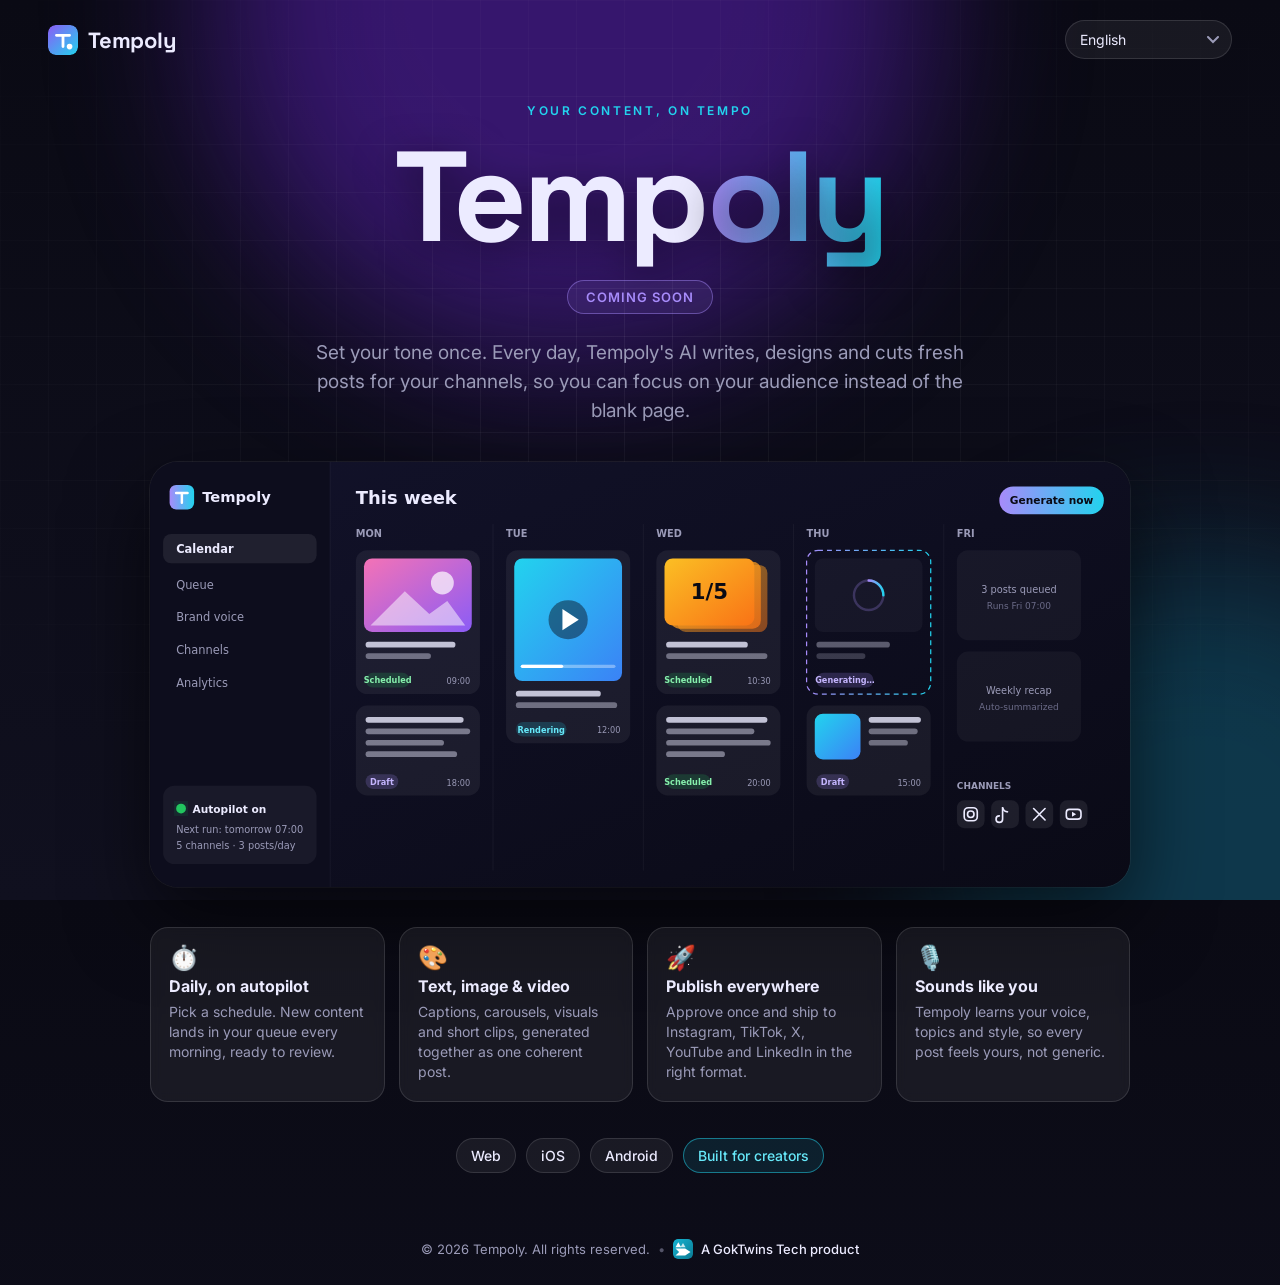
==== index.html @ 7ebfc70b "Add multilingual coming-soon page for tempoly.app Co-Authored-By: Claude Fable 5.1 <noreply@anthropi" ====
<!doctype html>
<html lang="en">
<head>
  <meta charset="utf-8">
  <meta name="viewport" content="width=device-width, initial-scale=1">
  <title data-i18n="meta.title">Tempoly – Coming Soon</title>
  <meta name="description" data-i18n-content="meta.description" content="Tempoly: AI that creates fresh social media content for you every day. Text, images and video, generated on schedule and ready to publish. Coming soon to Web, iOS and Android.">
  <meta name="theme-color" content="#0a0a14">
  <link rel="icon" href="/favicon.svg" type="image/svg+xml">
  <link rel="canonical" href="https://tempoly.app/">
  <meta property="og:type" content="website">
  <meta property="og:url" content="https://tempoly.app/">
  <meta property="og:title" data-i18n-content="meta.title" content="Tempoly – Coming Soon">
  <meta property="og:description" data-i18n-content="meta.description" content="AI that creates fresh social media content for you every day. Coming soon to Web, iOS and Android.">
  <meta property="og:site_name" content="Tempoly">
  <meta property="og:image" content="https://tempoly.app/og.png">
  <meta property="og:image:width" content="1200">
  <meta property="og:image:height" content="630">
  <meta name="twitter:card" content="summary_large_image">
  <meta name="twitter:image" content="https://tempoly.app/og.png">
  <link rel="alternate" hreflang="tr" href="https://tempoly.app/?lang=tr">
  <link rel="alternate" hreflang="en" href="https://tempoly.app/?lang=en">
  <link rel="alternate" hreflang="de" href="https://tempoly.app/?lang=de">
  <link rel="alternate" hreflang="es" href="https://tempoly.app/?lang=es">
  <link rel="alternate" hreflang="pt" href="https://tempoly.app/?lang=pt">
  <link rel="alternate" hreflang="fr" href="https://tempoly.app/?lang=fr">
  <link rel="alternate" hreflang="ru" href="https://tempoly.app/?lang=ru">
  <link rel="alternate" hreflang="id" href="https://tempoly.app/?lang=id">
  <link rel="alternate" hreflang="vi" href="https://tempoly.app/?lang=vi">
  <link rel="alternate" hreflang="x-default" href="https://tempoly.app/">
  <link rel="preconnect" href="https://fonts.googleapis.com">
  <link rel="preconnect" href="https://fonts.gstatic.com" crossorigin>
  <link href="https://fonts.googleapis.com/css2?family=Space+Grotesk:wght@500;700&family=Inter:wght@400;500;600&display=swap" rel="stylesheet">
  <link rel="stylesheet" href="/styles.css">
</head>
<body>
  <div class="bg" aria-hidden="true">
    <div class="orb orb--a"></div>
    <div class="orb orb--b"></div>
    <div class="grid"></div>
  </div>

  <header class="top">
    <a class="brand" href="/">
      <svg class="brand-mark" viewBox="0 0 64 64" aria-hidden="true">
        <defs><linearGradient id="bm" x1="0" y1="0" x2="1" y2="1"><stop offset="0" stop-color="#8b5cf6"/><stop offset="1" stop-color="#22d3ee"/></linearGradient></defs>
        <rect width="64" height="64" rx="16" fill="url(#bm)"/>
        <path d="M18 22h28M32 22v24" stroke="#fff" stroke-width="6" stroke-linecap="round"/>
        <circle cx="46" cy="46" r="6" fill="#fff"/>
      </svg>
      <span>Tempoly</span>
    </a>
    <label class="lang">
      <span class="sr-only" data-i18n="lang.label">Language</span>
      <select id="lang" aria-label="Language">
        <option value="tr">Türkçe</option>
        <option value="en">English</option>
        <option value="de">Deutsch</option>
        <option value="es">Español</option>
        <option value="pt">Português</option>
        <option value="fr">Français</option>
        <option value="ru">Русский</option>
        <option value="id">Bahasa Indonesia</option>
        <option value="vi">Tiếng Việt</option>
      </select>
    </label>
  </header>

  <main class="hero">
    <p class="eyebrow" data-i18n="hero.eyebrow">Your content, on tempo</p>
    <h1 class="title">
      <span class="title-word">Temp</span><span class="title-word title-word--accent">oly</span>
    </h1>
    <p class="soon" data-i18n="hero.soon">Coming soon</p>
    <p class="lead" data-i18n="hero.lead">Set your tone once. Every day, Tempoly's AI writes, designs and cuts fresh posts for your channels, so you can focus on your audience instead of the blank page.</p>

    <figure class="shot">
      <img src="/hero.svg" width="1200" height="520" alt="Tempoly dashboard: a weekly calendar of AI-generated posts with text, image and video cards ready to publish" loading="eager" decoding="async">
    </figure>

    <ul class="features">
      <li>
        <span class="feature-icon">⏱️</span>
        <strong data-i18n="features.daily.title">Daily, on autopilot</strong>
        <span data-i18n="features.daily.text">Pick a schedule. New content lands in your queue every morning, ready to review.</span>
      </li>
      <li>
        <span class="feature-icon">🎨</span>
        <strong data-i18n="features.media.title">Text, image &amp; video</strong>
        <span data-i18n="features.media.text">Captions, carousels, visuals and short clips, generated together as one coherent post.</span>
      </li>
      <li>
        <span class="feature-icon">🚀</span>
        <strong data-i18n="features.publish.title">Publish everywhere</strong>
        <span data-i18n="features.publish.text">Approve once and ship to Instagram, TikTok, X, YouTube and LinkedIn in the right format.</span>
      </li>
      <li>
        <span class="feature-icon">🎙️</span>
        <strong data-i18n="features.voice.title">Sounds like you</strong>
        <span data-i18n="features.voice.text">Tempoly learns your voice, topics and style, so every post feels yours, not generic.</span>
      </li>
    </ul>

    <div class="platforms" aria-label="Platforms">
      <span class="chip" data-i18n="platforms.web">Web</span>
      <span class="chip" data-i18n="platforms.ios">iOS</span>
      <span class="chip" data-i18n="platforms.android">Android</span>
      <span class="chip chip--accent" data-i18n="platforms.creators">Built for creators</span>
    </div>
  </main>

  <footer class="foot">
    <span>© <span id="year">2026</span> Tempoly. <span data-i18n="footer.rights">All rights reserved.</span></span>
    <span class="dot">•</span>
    <a class="maker" href="https://goktwins.com" target="_blank" rel="noopener">
      <img src="/goktwins.svg" alt="" width="20" height="20" loading="lazy" decoding="async">
      <span data-i18n="footer.maker">A GokTwins Tech product</span>
    </a>
  </footer>

  <script src="/app.js" defer></script>
</body>
</html>
---- styles.css ----
:root {
  --bg: #0a0a14;
  --bg-2: #10101f;
  --line: rgba(255, 255, 255, 0.06);
  --text: #ecebff;
  --muted: #9b9bb8;
  --accent: #a78bfa;
  --accent-2: #22d3ee;
  --chip: rgba(255, 255, 255, 0.06);
  --chip-border: rgba(255, 255, 255, 0.12);
  --radius: 18px;
}

* { box-sizing: border-box; }
html, body { height: 100%; }

body {
  margin: 0;
  font-family: "Inter", system-ui, -apple-system, "Segoe UI", Roboto, sans-serif;
  color: var(--text);
  background: linear-gradient(180deg, var(--bg) 0%, var(--bg-2) 100%);
  min-height: 100vh;
  display: flex; flex-direction: column;
  overflow-x: hidden;
}

.sr-only {
  position: absolute; width: 1px; height: 1px; padding: 0; margin: -1px;
  overflow: hidden; clip: rect(0, 0, 0, 0); white-space: nowrap; border: 0;
}

/* arka plan */
.bg { position: fixed; inset: 0; pointer-events: none; z-index: 0; overflow: hidden; }
.orb { position: absolute; border-radius: 50%; filter: blur(80px); opacity: 0.55; }
.orb--a { width: 720px; height: 720px; left: 50%; top: -360px; transform: translateX(-60%); background: #5b21b6; }
.orb--b { width: 560px; height: 560px; right: -200px; bottom: -220px; background: #0e7490; opacity: 0.4; }
.grid {
  position: absolute; inset: 0;
  background-image:
    linear-gradient(var(--line) 1px, transparent 1px),
    linear-gradient(90deg, var(--line) 1px, transparent 1px);
  background-size: 48px 48px;
  mask-image: radial-gradient(ellipse 70% 60% at 50% 40%, #000 0%, transparent 100%);
}

.top, .hero, .foot { position: relative; z-index: 1; }

.top {
  display: flex; align-items: center; justify-content: space-between;
  padding: 20px clamp(16px, 4vw, 48px);
}
.brand {
  display: inline-flex; align-items: center; gap: 10px;
  color: var(--text); text-decoration: none; font-family: "Space Grotesk", sans-serif;
  font-weight: 700; font-size: 22px; letter-spacing: -0.01em;
}
.brand-mark { width: 30px; height: 30px; border-radius: 8px; }

.lang select {
  appearance: none;
  background: var(--chip) url("data:image/svg+xml;utf8,<svg xmlns='http://www.w3.org/2000/svg' width='12' height='8' viewBox='0 0 12 8'><path d='M1 1l5 5 5-5' stroke='%239b9bb8' stroke-width='2' fill='none' stroke-linecap='round'/></svg>") no-repeat right 12px center;
  border: 1px solid var(--chip-border);
  color: var(--text);
  padding: 10px 36px 10px 14px;
  border-radius: 999px;
  font: inherit; font-size: 14px;
  cursor: pointer;
}
.lang select:focus-visible { outline: 2px solid var(--accent); outline-offset: 2px; }

.hero {
  flex: 1;
  display: flex; flex-direction: column; align-items: center; justify-content: center;
  text-align: center;
  padding: 24px clamp(16px, 4vw, 48px) 48px;
  gap: 18px;
}

.eyebrow {
  margin: 0; text-transform: uppercase; letter-spacing: 0.22em; font-size: 12px;
  color: var(--accent-2); font-weight: 600;
}

.title {
  margin: 0; font-family: "Space Grotesk", sans-serif; font-weight: 700;
  font-size: clamp(56px, 12vw, 128px); line-height: 0.95; letter-spacing: -0.03em;
  text-shadow: 0 10px 40px rgba(0, 0, 0, 0.5);
}
.title-word--accent {
  background: linear-gradient(90deg, #a78bfa 0%, #22d3ee 100%);
  -webkit-background-clip: text; background-clip: text; -webkit-text-fill-color: transparent;
}

.soon {
  margin: 4px 0 0; display: inline-block;
  padding: 8px 18px; border-radius: 999px;
  border: 1px solid rgba(167, 139, 250, 0.45); color: var(--accent);
  font-weight: 600; letter-spacing: 0.08em; text-transform: uppercase; font-size: 13px;
  background: rgba(167, 139, 250, 0.1);
  animation: pulse 2.4s ease-in-out infinite;
}
@keyframes pulse {
  0%, 100% { box-shadow: 0 0 0 0 rgba(167, 139, 250, 0.3); }
  50% { box-shadow: 0 0 0 10px rgba(167, 139, 250, 0); }
}

.lead {
  margin: 6px 0 0; max-width: 680px; color: var(--muted); font-size: clamp(16px, 2.2vw, 19px);
  line-height: 1.55;
}

.shot {
  margin: 18px 0 0; width: min(100%, 980px);
  border-radius: 28px; overflow: hidden;
  box-shadow: 0 30px 80px rgba(0, 0, 0, 0.6), 0 0 0 1px rgba(255, 255, 255, 0.08);
  background: #0c0c1a;
}
.shot img { display: block; width: 100%; height: auto; }

.features {
  list-style: none; padding: 0; margin: 22px 0 0;
  display: grid; grid-template-columns: repeat(auto-fit, minmax(220px, 1fr));
  gap: 14px; width: min(100%, 980px);
}
.features li {
  display: flex; flex-direction: column; gap: 6px; text-align: left;
  padding: 18px; border-radius: var(--radius);
  background: var(--chip); border: 1px solid var(--chip-border);
  backdrop-filter: blur(6px);
}
.features li strong { font-size: 16px; }
.features li span:last-child { color: var(--muted); font-size: 14px; line-height: 1.45; }
.feature-icon { font-size: 24px; line-height: 1; }

.platforms { display: flex; flex-wrap: wrap; gap: 10px; justify-content: center; margin-top: 18px; }
.chip {
  padding: 8px 14px; border-radius: 999px; font-size: 14px; font-weight: 500;
  background: var(--chip); border: 1px solid var(--chip-border); color: var(--text);
}
.chip--accent { border-color: rgba(34, 211, 238, 0.5); color: #67e8f9; background: rgba(34, 211, 238, 0.1); }

.foot {
  display: flex; flex-wrap: wrap; gap: 8px; justify-content: center; align-items: center;
  padding: 18px 16px 26px; color: var(--muted); font-size: 13px;
}
.dot { opacity: 0.5; }
.maker { display: inline-flex; align-items: center; gap: 8px; color: var(--text); text-decoration: none; font-weight: 500; }
.maker img { width: 20px; height: 20px; border-radius: 5px; }
.maker:hover { color: var(--accent); }

@media (max-width: 640px) {
  .orb--a { width: 420px; height: 420px; top: -200px; }
  .grid { background-size: 32px 32px; }
}
@media (prefers-reduced-motion: reduce) { .soon { animation: none; } }
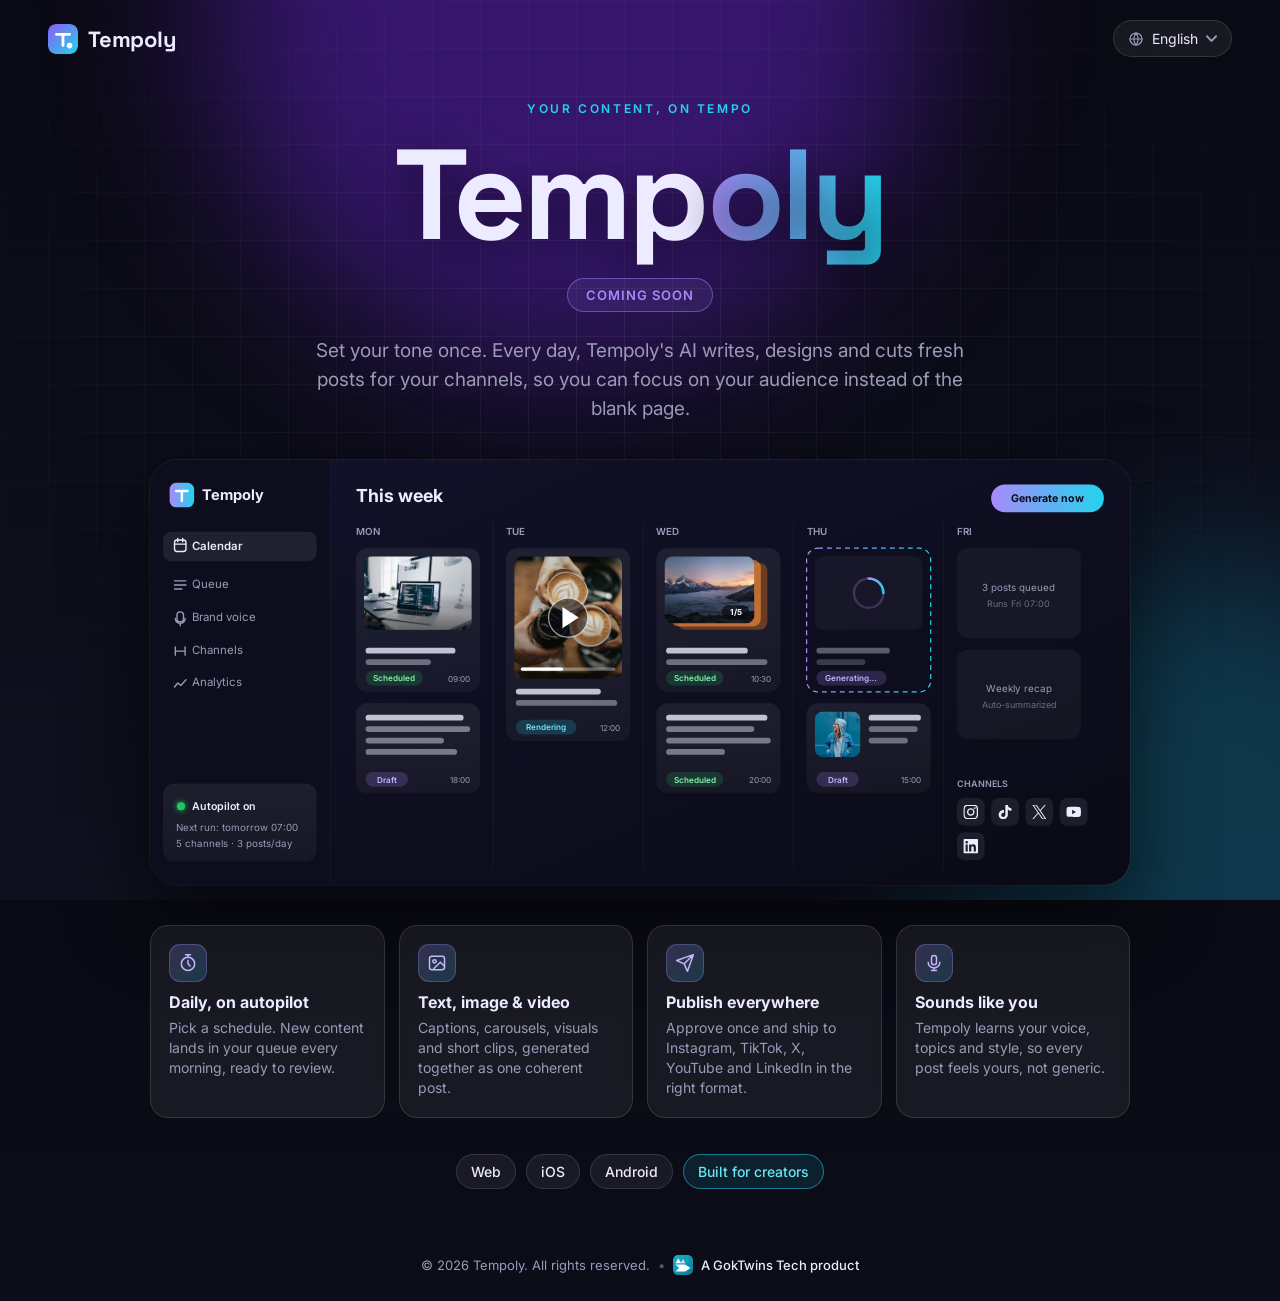
==== commit 83e5378a: "Dark custom language menu, localized inline hero, real photos and brand icons Co-Authored-By: Claude" ====
--- a/index.html
+++ b/index.html
@@ -13,11 +13,11 @@
   <meta property="og:title" data-i18n-content="meta.title" content="Tempoly – Coming Soon">
   <meta property="og:description" data-i18n-content="meta.description" content="AI that creates fresh social media content for you every day. Coming soon to Web, iOS and Android.">
   <meta property="og:site_name" content="Tempoly">
-  <meta property="og:image" content="https://tempoly.app/og.png">
+  <meta property="og:image" content="https://tempoly.app/og.jpg">
   <meta property="og:image:width" content="1200">
   <meta property="og:image:height" content="630">
   <meta name="twitter:card" content="summary_large_image">
-  <meta name="twitter:image" content="https://tempoly.app/og.png">
+  <meta name="twitter:image" content="https://tempoly.app/og.jpg">
   <link rel="alternate" hreflang="tr" href="https://tempoly.app/?lang=tr">
   <link rel="alternate" hreflang="en" href="https://tempoly.app/?lang=en">
   <link rel="alternate" hreflang="de" href="https://tempoly.app/?lang=de">
@@ -50,20 +50,28 @@
       </svg>
       <span>Tempoly</span>
     </a>
-    <label class="lang">
-      <span class="sr-only" data-i18n="lang.label">Language</span>
-      <select id="lang" aria-label="Language">
-        <option value="tr">Türkçe</option>
-        <option value="en">English</option>
-        <option value="de">Deutsch</option>
-        <option value="es">Español</option>
-        <option value="pt">Português</option>
-        <option value="fr">Français</option>
-        <option value="ru">Русский</option>
-        <option value="id">Bahasa Indonesia</option>
-        <option value="vi">Tiếng Việt</option>
-      </select>
-    </label>
+
+    <div class="lang" id="lang">
+      <button class="lang-btn" id="lang-btn" type="button" aria-haspopup="listbox" aria-expanded="false" aria-controls="lang-menu">
+        <svg class="lang-globe" viewBox="0 0 24 24" aria-hidden="true" fill="none" stroke="currentColor" stroke-width="1.8" stroke-linecap="round" stroke-linejoin="round">
+          <circle cx="12" cy="12" r="9"/><path d="M3 12h18M12 3a14 14 0 0 1 0 18M12 3a14 14 0 0 0 0 18"/>
+        </svg>
+        <span class="sr-only" data-i18n="lang.label">Language</span>
+        <span id="lang-label">English</span>
+        <svg class="lang-chev" viewBox="0 0 12 8" aria-hidden="true"><path d="M1 1l5 5 5-5" stroke="currentColor" stroke-width="2" fill="none" stroke-linecap="round"/></svg>
+      </button>
+      <ul class="lang-menu" id="lang-menu" role="listbox" aria-labelledby="lang-btn" hidden>
+        <li role="option" data-lang="tr" tabindex="-1">Türkçe</li>
+        <li role="option" data-lang="en" tabindex="-1">English</li>
+        <li role="option" data-lang="de" tabindex="-1">Deutsch</li>
+        <li role="option" data-lang="es" tabindex="-1">Español</li>
+        <li role="option" data-lang="pt" tabindex="-1">Português</li>
+        <li role="option" data-lang="fr" tabindex="-1">Français</li>
+        <li role="option" data-lang="ru" tabindex="-1">Русский</li>
+        <li role="option" data-lang="id" tabindex="-1">Bahasa Indonesia</li>
+        <li role="option" data-lang="vi" tabindex="-1">Tiếng Việt</li>
+      </ul>
+    </div>
   </header>
 
   <main class="hero">
@@ -74,28 +82,202 @@
     <p class="soon" data-i18n="hero.soon">Coming soon</p>
     <p class="lead" data-i18n="hero.lead">Set your tone once. Every day, Tempoly's AI writes, designs and cuts fresh posts for your channels, so you can focus on your audience instead of the blank page.</p>
 
-    <figure class="shot">
-      <img src="/hero.svg" width="1200" height="520" alt="Tempoly dashboard: a weekly calendar of AI-generated posts with text, image and video cards ready to publish" loading="eager" decoding="async">
+    <figure class="shot" aria-label="Tempoly dashboard preview">
+      <svg class="shot-svg" viewBox="0 0 1200 520" role="img" aria-labelledby="shot-title">
+        <title id="shot-title" data-i18n="hero.shot.alt">Tempoly dashboard: a weekly calendar of AI-generated posts ready to publish</title>
+        <defs>
+          <linearGradient id="hbg" x1="0" y1="0" x2="1" y2="1"><stop offset="0" stop-color="#12122a"/><stop offset="1" stop-color="#0a0a16"/></linearGradient>
+          <linearGradient id="hacc" x1="0" y1="0" x2="1" y2="0"><stop offset="0" stop-color="#a78bfa"/><stop offset="1" stop-color="#22d3ee"/></linearGradient>
+          <linearGradient id="hcard" x1="0" y1="0" x2="0" y2="1"><stop offset="0" stop-color="#ffffff" stop-opacity="0.07"/><stop offset="1" stop-color="#ffffff" stop-opacity="0.04"/></linearGradient>
+          <linearGradient id="hshade" x1="0" y1="0" x2="0" y2="1"><stop offset="0.5" stop-color="#000" stop-opacity="0"/><stop offset="1" stop-color="#000" stop-opacity="0.55"/></linearGradient>
+          <clipPath id="c-mon"><rect x="262" y="118" width="132" height="90" rx="10"/></clipPath>
+          <clipPath id="c-tue"><rect x="446" y="118" width="132" height="150" rx="10"/></clipPath>
+          <clipPath id="c-wed"><rect x="630" y="118" width="110" height="82" rx="10"/></clipPath>
+          <clipPath id="c-thu"><rect x="814" y="308" width="56" height="56" rx="10"/></clipPath>
+          <filter id="hglow" x="-50%" y="-50%" width="200%" height="200%"><feGaussianBlur stdDeviation="3"/></filter>
+        </defs>
+
+        <rect width="1200" height="520" fill="url(#hbg)"/>
+
+        <!-- sidebar -->
+        <rect x="0" y="0" width="220" height="520" fill="#0d0d1d"/>
+        <rect x="220" y="0" width="1" height="520" fill="#ffffff" opacity="0.06"/>
+        <rect x="24" y="28" width="30" height="30" rx="8" fill="url(#hacc)"/>
+        <path d="M32 38h14M39 38v12" stroke="#fff" stroke-width="3" stroke-linecap="round"/>
+        <text x="64" y="49" fill="#ecebff" font-size="18" font-weight="700">Tempoly</text>
+
+        <rect x="16" y="88" width="188" height="36" rx="10" fill="#ffffff" opacity="0.08"/>
+        <g fill="none" stroke="#9b9bb8" stroke-width="1.7" stroke-linecap="round" stroke-linejoin="round">
+          <g stroke="#ecebff"><rect x="30" y="98" width="14" height="14" rx="3"/><path d="M30 103h14M34 96v4M40 96v4"/></g>
+          <path d="M30 148h14M30 153h14M30 158h9"/>
+          <path d="M37 186a4 4 0 0 1 4 4v4a4 4 0 0 1-8 0v-4a4 4 0 0 1 4-4zM31 194a6 6 0 0 0 12 0M37 200v3"/>
+          <path d="M31 234h12M31 229v10M43 229v10"/>
+          <path d="M30 278l4-5 4 3 6-7"/>
+        </g>
+        <g fill="#9b9bb8" font-size="14">
+          <text x="52" y="110" fill="#ecebff" font-weight="600" data-i18n="hero.ui.calendar">Calendar</text>
+          <text x="52" y="157" data-i18n="hero.ui.queue">Queue</text>
+          <text x="52" y="197" data-i18n="hero.ui.voice">Brand voice</text>
+          <text x="52" y="237" data-i18n="hero.ui.channels">Channels</text>
+          <text x="52" y="277" data-i18n="hero.ui.analytics">Analytics</text>
+        </g>
+
+        <rect x="16" y="396" width="188" height="96" rx="14" fill="url(#hcard)"/>
+        <circle cx="38" cy="424" r="7" fill="#22c55e" opacity="0.5" filter="url(#hglow)"/>
+        <circle cx="38" cy="424" r="5" fill="#22c55e"/>
+        <text x="52" y="429" fill="#ecebff" font-size="13" font-weight="600" data-i18n="hero.ui.autopilot">Autopilot on</text>
+        <text x="32" y="454" fill="#9b9bb8" font-size="12" data-i18n="hero.ui.nextrun">Next run: tomorrow 07:00</text>
+        <text x="32" y="474" fill="#9b9bb8" font-size="12" data-i18n="hero.ui.plan">5 channels · 3 posts/day</text>
+
+        <!-- header -->
+        <text x="252" y="52" fill="#ecebff" font-size="22" font-weight="700" data-i18n="hero.ui.week">This week</text>
+        <rect x="1030" y="30" width="138" height="34" rx="17" fill="url(#hacc)"/>
+        <text x="1099" y="52" fill="#0a0a14" font-size="13" font-weight="700" text-anchor="middle" data-i18n="hero.ui.generate">Generate now</text>
+
+        <g font-size="12" fill="#9b9bb8" font-weight="600">
+          <text x="252" y="92" data-i18n="hero.ui.mon">MON</text>
+          <text x="436" y="92" data-i18n="hero.ui.tue">TUE</text>
+          <text x="620" y="92" data-i18n="hero.ui.wed">WED</text>
+          <text x="804" y="92" data-i18n="hero.ui.thu">THU</text>
+          <text x="988" y="92" data-i18n="hero.ui.fri">FRI</text>
+        </g>
+        <g stroke="#ffffff" stroke-opacity="0.06">
+          <line x1="420" y1="76" x2="420" y2="500"/><line x1="604" y1="76" x2="604" y2="500"/>
+          <line x1="788" y1="76" x2="788" y2="500"/><line x1="972" y1="76" x2="972" y2="500"/>
+        </g>
+
+        <!-- MON image post -->
+        <rect x="252" y="108" width="152" height="176" rx="14" fill="url(#hcard)"/>
+        <image href="/img/p1.jpg" x="262" y="118" width="132" height="90" preserveAspectRatio="xMidYMid slice" clip-path="url(#c-mon)"/>
+        <rect x="262" y="118" width="132" height="90" rx="10" fill="url(#hshade)"/>
+        <rect x="264" y="230" width="110" height="7" rx="3.5" fill="#ecebff" opacity="0.8"/>
+        <rect x="264" y="244" width="80" height="7" rx="3.5" fill="#ecebff" opacity="0.4"/>
+        <rect x="264" y="258" width="70" height="18" rx="9" fill="#22c55e" opacity="0.18"/>
+        <text x="299" y="271" fill="#86efac" font-size="10" font-weight="600" text-anchor="middle" data-i18n="hero.ui.scheduled">Scheduled</text>
+        <text x="392" y="272" fill="#9b9bb8" font-size="10" text-anchor="end">09:00</text>
+
+        <!-- MON text post -->
+        <rect x="252" y="298" width="152" height="110" rx="14" fill="url(#hcard)"/>
+        <rect x="264" y="312" width="120" height="7" rx="3.5" fill="#ecebff" opacity="0.8"/>
+        <rect x="264" y="326" width="128" height="7" rx="3.5" fill="#ecebff" opacity="0.45"/>
+        <rect x="264" y="340" width="96" height="7" rx="3.5" fill="#ecebff" opacity="0.45"/>
+        <rect x="264" y="354" width="112" height="7" rx="3.5" fill="#ecebff" opacity="0.45"/>
+        <rect x="264" y="382" width="52" height="18" rx="9" fill="#a78bfa" opacity="0.2"/>
+        <text x="290" y="395" fill="#c4b5fd" font-size="10" font-weight="600" text-anchor="middle" data-i18n="hero.ui.draft">Draft</text>
+        <text x="392" y="396" fill="#9b9bb8" font-size="10" text-anchor="end">18:00</text>
+
+        <!-- TUE video post -->
+        <rect x="436" y="108" width="152" height="236" rx="14" fill="url(#hcard)"/>
+        <image href="/img/p2.jpg" x="446" y="118" width="132" height="150" preserveAspectRatio="xMidYMid slice" clip-path="url(#c-tue)"/>
+        <rect x="446" y="118" width="132" height="150" rx="10" fill="url(#hshade)"/>
+        <circle cx="512" cy="193" r="24" fill="#0a0a14" opacity="0.55"/>
+        <circle cx="512" cy="193" r="24" fill="none" stroke="#fff" stroke-opacity="0.6" stroke-width="1.5"/>
+        <path d="M505 180 L525 193 L505 206 Z" fill="#fff"/>
+        <rect x="454" y="254" width="116" height="4" rx="2" fill="#fff" opacity="0.35"/>
+        <rect x="454" y="254" width="52" height="4" rx="2" fill="#fff"/>
+        <rect x="448" y="280" width="104" height="7" rx="3.5" fill="#ecebff" opacity="0.8"/>
+        <rect x="448" y="294" width="124" height="7" rx="3.5" fill="#ecebff" opacity="0.4"/>
+        <rect x="448" y="318" width="74" height="18" rx="9" fill="#22d3ee" opacity="0.18"/>
+        <text x="485" y="331" fill="#67e8f9" font-size="10" font-weight="600" text-anchor="middle" data-i18n="hero.ui.rendering">Rendering</text>
+        <text x="576" y="332" fill="#9b9bb8" font-size="10" text-anchor="end">12:00</text>
+
+        <!-- WED carousel -->
+        <rect x="620" y="108" width="152" height="176" rx="14" fill="url(#hcard)"/>
+        <rect x="646" y="126" width="110" height="82" rx="10" fill="#f97316" opacity="0.35"/>
+        <rect x="638" y="122" width="110" height="82" rx="10" fill="#fb923c" opacity="0.6"/>
+        <image href="/img/p3.jpg" x="630" y="118" width="110" height="82" preserveAspectRatio="xMidYMid slice" clip-path="url(#c-wed)"/>
+        <rect x="630" y="118" width="110" height="82" rx="10" fill="url(#hshade)"/>
+        <rect x="700" y="178" width="34" height="16" rx="8" fill="#0a0a14" opacity="0.7"/>
+        <text x="717" y="190" fill="#fff" font-size="10" font-weight="700" text-anchor="middle">1/5</text>
+        <rect x="632" y="230" width="100" height="7" rx="3.5" fill="#ecebff" opacity="0.8"/>
+        <rect x="632" y="244" width="124" height="7" rx="3.5" fill="#ecebff" opacity="0.4"/>
+        <rect x="632" y="258" width="70" height="18" rx="9" fill="#22c55e" opacity="0.18"/>
+        <text x="667" y="271" fill="#86efac" font-size="10" font-weight="600" text-anchor="middle" data-i18n="hero.ui.scheduled">Scheduled</text>
+        <text x="760" y="272" fill="#9b9bb8" font-size="10" text-anchor="end">10:30</text>
+
+        <!-- WED text post -->
+        <rect x="620" y="298" width="152" height="110" rx="14" fill="url(#hcard)"/>
+        <rect x="632" y="312" width="124" height="7" rx="3.5" fill="#ecebff" opacity="0.8"/>
+        <rect x="632" y="326" width="108" height="7" rx="3.5" fill="#ecebff" opacity="0.45"/>
+        <rect x="632" y="340" width="128" height="7" rx="3.5" fill="#ecebff" opacity="0.45"/>
+        <rect x="632" y="354" width="72" height="7" rx="3.5" fill="#ecebff" opacity="0.45"/>
+        <rect x="632" y="382" width="70" height="18" rx="9" fill="#22c55e" opacity="0.18"/>
+        <text x="667" y="395" fill="#86efac" font-size="10" font-weight="600" text-anchor="middle" data-i18n="hero.ui.scheduled">Scheduled</text>
+        <text x="760" y="396" fill="#9b9bb8" font-size="10" text-anchor="end">20:00</text>
+
+        <!-- THU generating -->
+        <rect x="804" y="108" width="152" height="176" rx="14" fill="none" stroke="url(#hacc)" stroke-width="1.5" stroke-dasharray="6 5"/>
+        <rect x="814" y="118" width="132" height="90" rx="10" fill="#ffffff" opacity="0.04"/>
+        <g transform="translate(880 163)">
+          <circle r="18" fill="none" stroke="#a78bfa" stroke-width="3" stroke-opacity="0.25"/>
+          <path class="spin" d="M0 -18 A18 18 0 0 1 18 0" fill="none" stroke="url(#hacc)" stroke-width="3" stroke-linecap="round"/>
+        </g>
+        <rect x="816" y="230" width="90" height="7" rx="3.5" fill="#ecebff" opacity="0.35"/>
+        <rect x="816" y="244" width="60" height="7" rx="3.5" fill="#ecebff" opacity="0.2"/>
+        <rect x="816" y="258" width="86" height="18" rx="9" fill="#a78bfa" opacity="0.2"/>
+        <text x="859" y="271" fill="#c4b5fd" font-size="10" font-weight="600" text-anchor="middle" data-i18n="hero.ui.generating">Generating…</text>
+
+        <!-- THU image post -->
+        <rect x="804" y="298" width="152" height="110" rx="14" fill="url(#hcard)"/>
+        <image href="/img/p4.jpg" x="814" y="308" width="56" height="56" preserveAspectRatio="xMidYMid slice" clip-path="url(#c-thu)"/>
+        <rect x="880" y="312" width="64" height="7" rx="3.5" fill="#ecebff" opacity="0.8"/>
+        <rect x="880" y="326" width="60" height="7" rx="3.5" fill="#ecebff" opacity="0.4"/>
+        <rect x="880" y="340" width="48" height="7" rx="3.5" fill="#ecebff" opacity="0.4"/>
+        <rect x="816" y="382" width="52" height="18" rx="9" fill="#a78bfa" opacity="0.2"/>
+        <text x="842" y="395" fill="#c4b5fd" font-size="10" font-weight="600" text-anchor="middle" data-i18n="hero.ui.draft">Draft</text>
+        <text x="944" y="396" fill="#9b9bb8" font-size="10" text-anchor="end">15:00</text>
+
+        <!-- FRI queued -->
+        <rect x="988" y="108" width="152" height="110" rx="14" fill="#ffffff" opacity="0.04" stroke="#ffffff" stroke-opacity="0.08"/>
+        <text x="1064" y="160" fill="#9b9bb8" font-size="12" text-anchor="middle" data-i18n="hero.ui.queued">3 posts queued</text>
+        <text x="1064" y="180" fill="#6b6b88" font-size="11" text-anchor="middle" data-i18n="hero.ui.runs">Runs Fri 07:00</text>
+        <rect x="988" y="232" width="152" height="110" rx="14" fill="#ffffff" opacity="0.04" stroke="#ffffff" stroke-opacity="0.08"/>
+        <text x="1064" y="284" fill="#9b9bb8" font-size="12" text-anchor="middle" data-i18n="hero.ui.recap">Weekly recap</text>
+        <text x="1064" y="304" fill="#6b6b88" font-size="11" text-anchor="middle" data-i18n="hero.ui.auto">Auto-summarized</text>
+
+        <!-- channels -->
+        <text x="988" y="400" fill="#9b9bb8" font-size="11" font-weight="600" data-i18n="hero.ui.channelsCaps">CHANNELS</text>
+        <g>
+          <rect x="988" y="414" width="34" height="34" rx="9" fill="#ffffff" opacity="0.08"/>
+          <image href="/img/instagram.svg" x="996" y="422" width="18" height="18"/>
+          <rect x="1030" y="414" width="34" height="34" rx="9" fill="#ffffff" opacity="0.08"/>
+          <image href="/img/tiktok.svg" x="1038" y="422" width="18" height="18"/>
+          <rect x="1072" y="414" width="34" height="34" rx="9" fill="#ffffff" opacity="0.08"/>
+          <image href="/img/x.svg" x="1080" y="422" width="18" height="18"/>
+          <rect x="1114" y="414" width="34" height="34" rx="9" fill="#ffffff" opacity="0.08"/>
+          <image href="/img/youtube.svg" x="1122" y="422" width="18" height="18"/>
+          <rect x="988" y="456" width="34" height="34" rx="9" fill="#ffffff" opacity="0.08"/>
+          <image href="/img/linkedin.svg" x="996" y="464" width="18" height="18"/>
+        </g>
+      </svg>
     </figure>
 
     <ul class="features">
       <li>
-        <span class="feature-icon">⏱️</span>
+        <span class="feature-icon" aria-hidden="true">
+          <svg viewBox="0 0 24 24" fill="none" stroke="currentColor" stroke-width="1.8" stroke-linecap="round" stroke-linejoin="round"><circle cx="12" cy="13" r="8"/><path d="M12 9v4l2.5 2.5M9 2h6M12 2v3"/></svg>
+        </span>
         <strong data-i18n="features.daily.title">Daily, on autopilot</strong>
         <span data-i18n="features.daily.text">Pick a schedule. New content lands in your queue every morning, ready to review.</span>
       </li>
       <li>
-        <span class="feature-icon">🎨</span>
+        <span class="feature-icon" aria-hidden="true">
+          <svg viewBox="0 0 24 24" fill="none" stroke="currentColor" stroke-width="1.8" stroke-linecap="round" stroke-linejoin="round"><rect x="3" y="4" width="18" height="16" rx="3"/><circle cx="9" cy="10" r="2"/><path d="M21 16l-5-5-8 8"/></svg>
+        </span>
         <strong data-i18n="features.media.title">Text, image &amp; video</strong>
         <span data-i18n="features.media.text">Captions, carousels, visuals and short clips, generated together as one coherent post.</span>
       </li>
       <li>
-        <span class="feature-icon">🚀</span>
+        <span class="feature-icon" aria-hidden="true">
+          <svg viewBox="0 0 24 24" fill="none" stroke="currentColor" stroke-width="1.8" stroke-linecap="round" stroke-linejoin="round"><path d="M22 2L11 13M22 2l-7 20-4-9-9-4z"/></svg>
+        </span>
         <strong data-i18n="features.publish.title">Publish everywhere</strong>
         <span data-i18n="features.publish.text">Approve once and ship to Instagram, TikTok, X, YouTube and LinkedIn in the right format.</span>
       </li>
       <li>
-        <span class="feature-icon">🎙️</span>
+        <span class="feature-icon" aria-hidden="true">
+          <svg viewBox="0 0 24 24" fill="none" stroke="currentColor" stroke-width="1.8" stroke-linecap="round" stroke-linejoin="round"><rect x="9" y="3" width="6" height="11" rx="3"/><path d="M5 11a7 7 0 0 0 14 0M12 18v3M9 21h6"/></svg>
+        </span>
         <strong data-i18n="features.voice.title">Sounds like you</strong>
         <span data-i18n="features.voice.text">Tempoly learns your voice, topics and style, so every post feels yours, not generic.</span>
       </li>
--- a/styles.css
+++ b/styles.css
@@ -56,17 +56,37 @@
 }
 .brand-mark { width: 30px; height: 30px; border-radius: 8px; }
 
-.lang select {
-  appearance: none;
-  background: var(--chip) url("data:image/svg+xml;utf8,<svg xmlns='http://www.w3.org/2000/svg' width='12' height='8' viewBox='0 0 12 8'><path d='M1 1l5 5 5-5' stroke='%239b9bb8' stroke-width='2' fill='none' stroke-linecap='round'/></svg>") no-repeat right 12px center;
-  border: 1px solid var(--chip-border);
-  color: var(--text);
-  padding: 10px 36px 10px 14px;
-  border-radius: 999px;
-  font: inherit; font-size: 14px;
-  cursor: pointer;
+/* dil menüsü */
+.lang { position: relative; }
+.lang-btn {
+  display: inline-flex; align-items: center; gap: 8px;
+  background: var(--chip); border: 1px solid var(--chip-border); color: var(--text);
+  padding: 9px 14px; border-radius: 999px; font: inherit; font-size: 14px; cursor: pointer;
+  transition: border-color .15s, background .15s;
 }
-.lang select:focus-visible { outline: 2px solid var(--accent); outline-offset: 2px; }
+.lang-btn:hover, .lang-btn[aria-expanded="true"] { border-color: rgba(167, 139, 250, 0.6); background: rgba(167, 139, 250, 0.1); }
+.lang-btn:focus-visible { outline: 2px solid var(--accent); outline-offset: 2px; }
+.lang-globe { width: 16px; height: 16px; color: var(--muted); }
+.lang-chev { width: 11px; height: 8px; color: var(--muted); transition: transform .15s; }
+.lang-btn[aria-expanded="true"] .lang-chev { transform: rotate(180deg); }
+.lang-menu {
+  position: absolute; right: 0; top: calc(100% + 8px); z-index: 20;
+  min-width: 200px; margin: 0; padding: 6px; list-style: none;
+  background: #14142a; border: 1px solid var(--chip-border); border-radius: 14px;
+  box-shadow: 0 20px 50px rgba(0, 0, 0, 0.6), 0 0 0 1px rgba(255, 255, 255, 0.03) inset;
+  backdrop-filter: blur(12px);
+}
+.lang-menu[hidden] { display: none; }
+.lang-menu li {
+  padding: 9px 12px; border-radius: 9px; font-size: 14px; color: var(--text); cursor: pointer;
+  display: flex; align-items: center; justify-content: space-between; gap: 10px;
+}
+.lang-menu li:hover, .lang-menu li:focus { background: rgba(255, 255, 255, 0.07); outline: none; }
+.lang-menu li[aria-selected="true"] { color: #c4b5fd; }
+.lang-menu li[aria-selected="true"]::after {
+  content: ""; width: 7px; height: 7px; border-radius: 50%;
+  background: linear-gradient(90deg, #a78bfa, #22d3ee);
+}
 
 .hero {
   flex: 1;
@@ -115,7 +135,12 @@
   box-shadow: 0 30px 80px rgba(0, 0, 0, 0.6), 0 0 0 1px rgba(255, 255, 255, 0.08);
   background: #0c0c1a;
 }
-.shot img { display: block; width: 100%; height: auto; }
+.shot-svg {
+  display: block; width: 100%; height: auto;
+  font-family: "Inter", system-ui, -apple-system, "Segoe UI", Roboto, sans-serif;
+}
+.shot-svg .spin { transform-origin: 0 0; animation: spin 1.2s linear infinite; }
+@keyframes spin { to { transform: rotate(360deg); } }
 
 .features {
   list-style: none; padding: 0; margin: 22px 0 0;
@@ -130,7 +155,12 @@
 }
 .features li strong { font-size: 16px; }
 .features li span:last-child { color: var(--muted); font-size: 14px; line-height: 1.45; }
-.feature-icon { font-size: 24px; line-height: 1; }
+.feature-icon {
+  display: inline-flex; width: 38px; height: 38px; border-radius: 11px; align-items: center; justify-content: center;
+  background: linear-gradient(135deg, rgba(167, 139, 250, 0.22), rgba(34, 211, 238, 0.18));
+  border: 1px solid rgba(167, 139, 250, 0.3); color: #c4b5fd; margin-bottom: 4px;
+}
+.feature-icon svg { width: 20px; height: 20px; }
 
 .platforms { display: flex; flex-wrap: wrap; gap: 10px; justify-content: center; margin-top: 18px; }
 .chip {
@@ -152,4 +182,4 @@
   .orb--a { width: 420px; height: 420px; top: -200px; }
   .grid { background-size: 32px 32px; }
 }
-@media (prefers-reduced-motion: reduce) { .soon { animation: none; } }
+@media (prefers-reduced-motion: reduce) { .soon, .shot-svg .spin { animation: none; } }
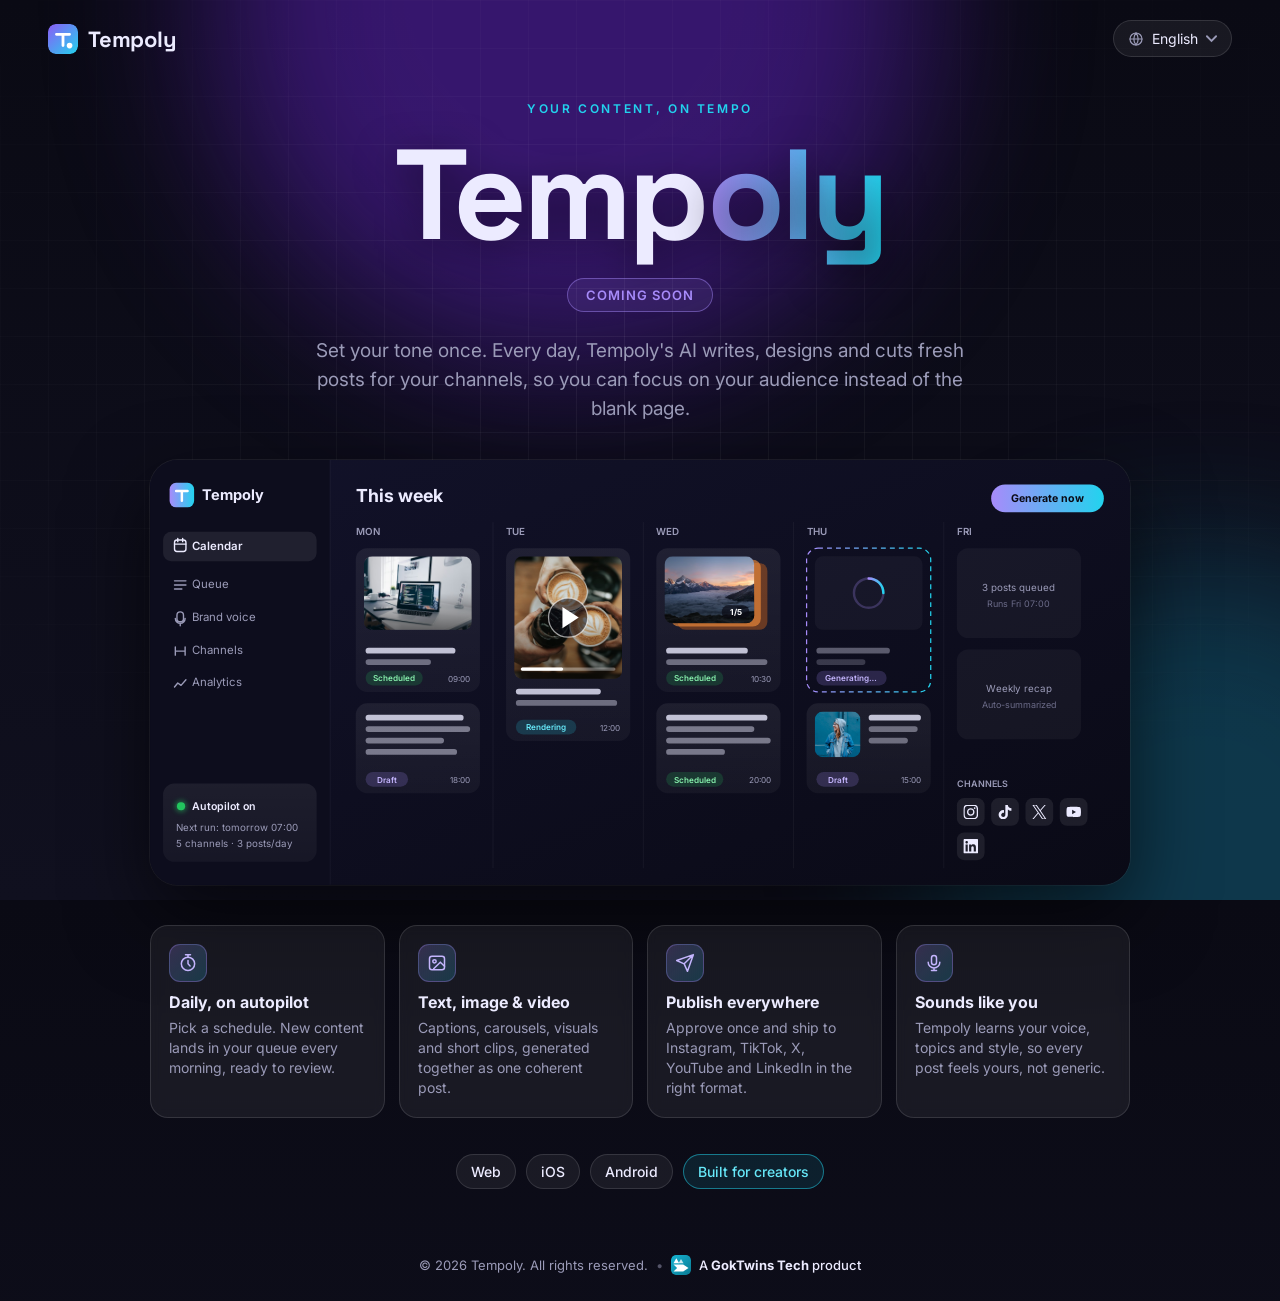
==== commit c27d16cb: "Bold GokTwins Tech in footer credit, matching other products Co-Authored-By: Claude Fable 5.1 <norep" ====
--- a/index.html
+++ b/index.html
@@ -296,7 +296,7 @@
     <span class="dot">•</span>
     <a class="maker" href="https://goktwins.com" target="_blank" rel="noopener">
       <img src="/goktwins.svg" alt="" width="20" height="20" loading="lazy" decoding="async">
-      <span data-i18n="footer.maker">A GokTwins Tech product</span>
+      <span><span data-i18n="footer.makerPre">A </span><strong>GokTwins Tech</strong><span data-i18n="footer.makerPost"> product</span></span>
     </a>
   </footer>
 
--- a/styles.css
+++ b/styles.css
@@ -174,6 +174,7 @@
   padding: 18px 16px 26px; color: var(--muted); font-size: 13px;
 }
 .dot { opacity: 0.5; }
+.maker strong { color: var(--text); font-weight: 700; }
 .maker { display: inline-flex; align-items: center; gap: 8px; color: var(--text); text-decoration: none; font-weight: 500; }
 .maker img { width: 20px; height: 20px; border-radius: 5px; }
 .maker:hover { color: var(--accent); }
